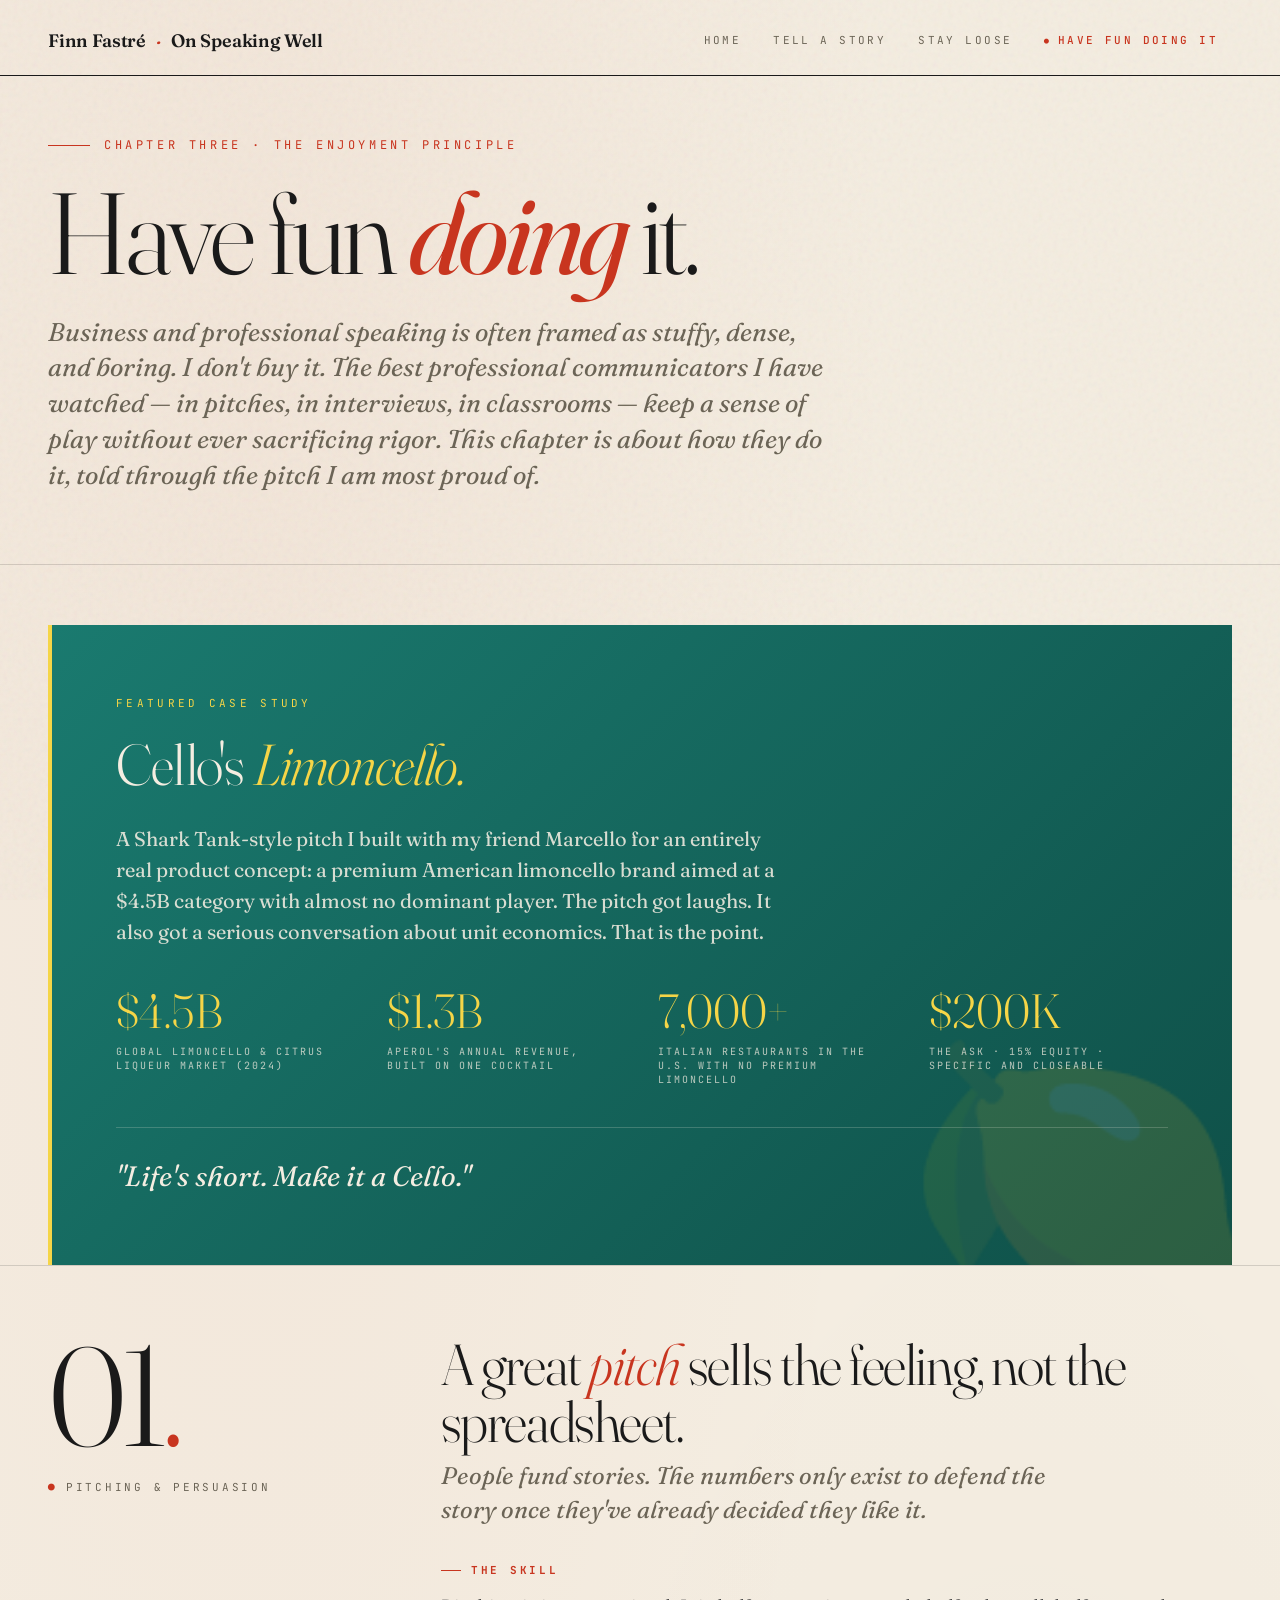
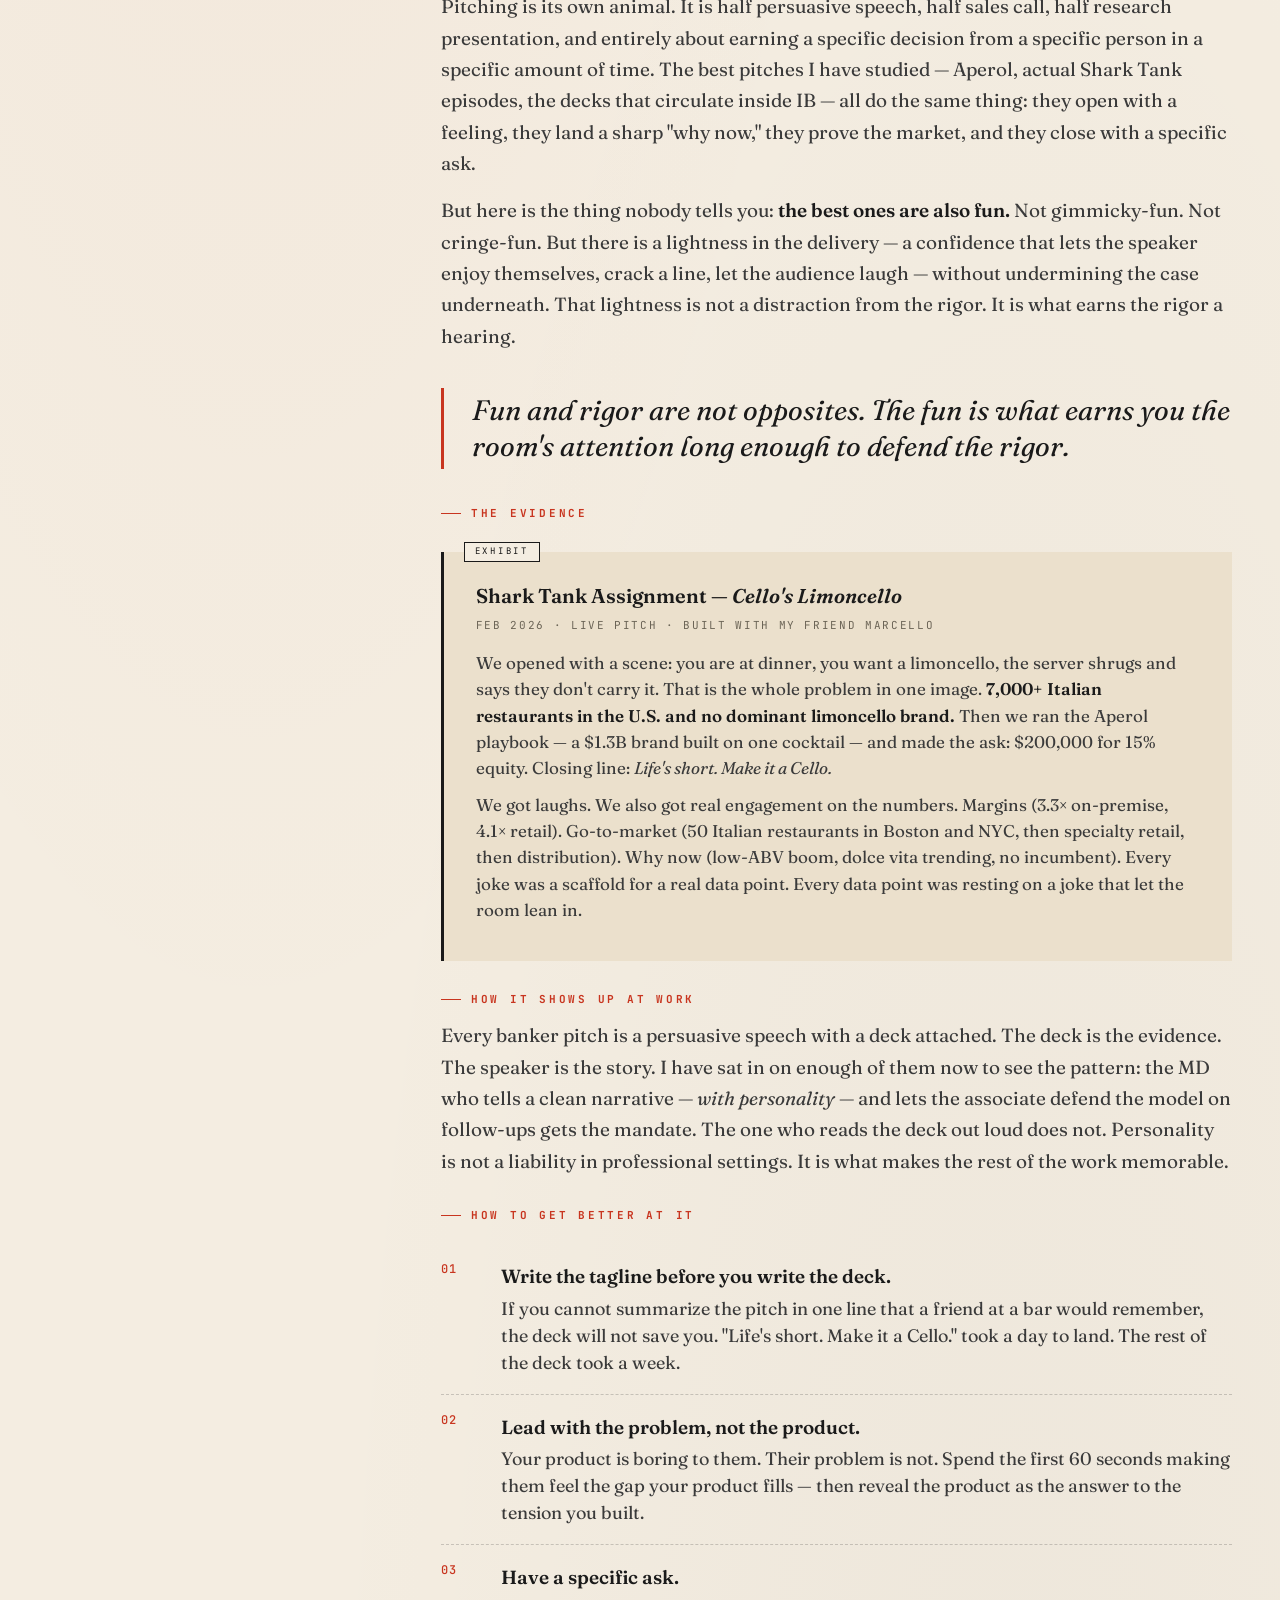
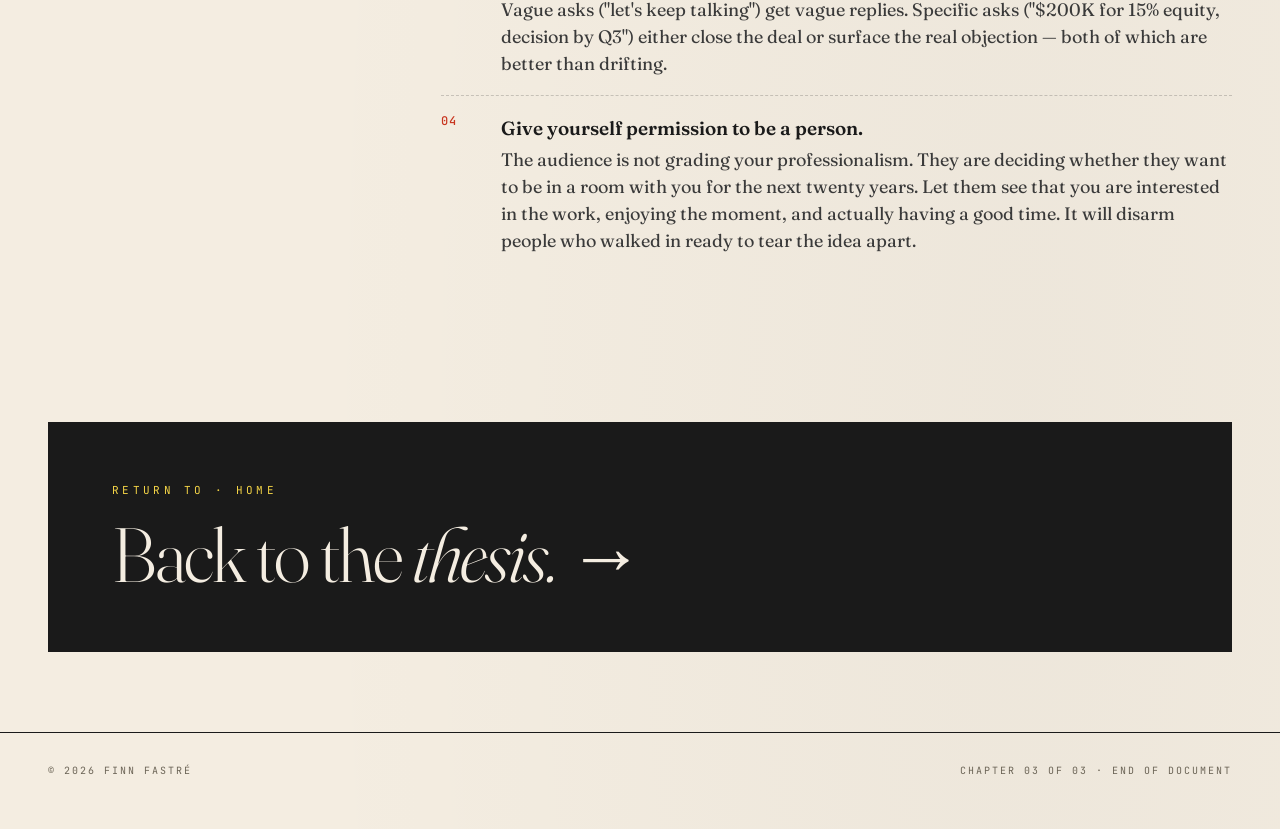
==== have-fun.html @ 44096381 "Add files via upload" ====
<!DOCTYPE html>
<html lang="en">
<head>
<meta charset="UTF-8" />
<meta name="viewport" content="width=device-width, initial-scale=1.0" />
<title>Have Fun Doing It — Finn Fastré</title>
<link rel="preconnect" href="https://fonts.googleapis.com">
<link rel="preconnect" href="https://fonts.gstatic.com" crossorigin>
<link href="https://fonts.googleapis.com/css2?family=Fraunces:ital,opsz,wght@0,9..144,300;0,9..144,400;0,9..144,600;0,9..144,800;1,9..144,400;1,9..144,600&family=JetBrains+Mono:wght@400;500&family=Inter:wght@400;500;600&display=swap" rel="stylesheet">
<link rel="stylesheet" href="styles.css">
<style>
  /* fun-chapter specific flourish — a small case study callout */
  .case-study {
    max-width: 1300px;
    margin: 60px auto 0;
    padding: 0 48px;
    position: relative;
    z-index: 2;
  }
  .case-study-inner {
    background: linear-gradient(135deg, #1a7a6f 0%, #0f5048 100%);
    color: var(--paper);
    padding: 70px 64px;
    position: relative;
    overflow: hidden;
    border-left: 4px solid var(--highlight);
  }
  .case-study-inner::after {
    content: '🍋';
    position: absolute;
    bottom: -40px;
    right: -20px;
    font-size: 280px;
    opacity: 0.12;
    line-height: 1;
  }
  .case-study-label {
    font-family: 'JetBrains Mono', monospace;
    font-size: 11px;
    letter-spacing: 0.3em;
    text-transform: uppercase;
    color: var(--highlight);
    margin-bottom: 24px;
    position: relative;
    z-index: 1;
  }
  .case-study h3 {
    font-family: 'Fraunces', serif;
    font-weight: 300;
    font-size: clamp(36px, 4.5vw, 60px);
    line-height: 1;
    letter-spacing: -0.02em;
    margin-bottom: 30px;
    position: relative;
    z-index: 1;
    font-variation-settings: "opsz" 144;
  }
  .case-study h3 em { font-style: italic; color: var(--highlight); }
  .case-study-grid {
    display: grid;
    grid-template-columns: repeat(4, 1fr);
    gap: 32px;
    margin-top: 40px;
    position: relative;
    z-index: 1;
  }
  .case-stat .num {
    font-family: 'Fraunces', serif;
    font-weight: 300;
    font-size: 48px;
    line-height: 1;
    color: var(--highlight);
    margin-bottom: 10px;
    font-variation-settings: "opsz" 144;
  }
  .case-stat .label {
    font-family: 'JetBrains Mono', monospace;
    font-size: 10px;
    letter-spacing: 0.2em;
    text-transform: uppercase;
    color: rgba(244,237,225,0.75);
    line-height: 1.4;
  }
  .case-tagline {
    margin-top: 40px;
    padding-top: 30px;
    border-top: 1px solid rgba(244,237,225,0.2);
    font-family: 'Fraunces', serif;
    font-style: italic;
    font-size: 28px;
    line-height: 1.3;
    color: var(--paper);
    position: relative;
    z-index: 1;
  }

  @media (max-width: 980px) {
    .case-study { padding: 0 24px; }
    .case-study-inner { padding: 48px 32px; }
    .case-study-grid { grid-template-columns: repeat(2, 1fr); gap: 24px; }
    .case-stat .num { font-size: 36px; }
  }
</style>
</head>
<body>

<nav class="nav">
  <a href="index.html" class="nav-brand">Finn Fastré <span class="brand-dot">·</span> On Speaking Well</a>
  <div class="nav-links">
    <a href="index.html">Home</a>
    <a href="tell-a-story.html">Tell a Story</a>
    <a href="stay-loose.html">Stay Loose</a>
    <a href="have-fun.html" class="active">Have Fun Doing It</a>
  </div>
</nav>

<header class="chapter-header">
  <div class="chapter-kicker">Chapter Three · The Enjoyment Principle</div>
  <h1 class="chapter-title">Have fun <em>doing</em> it.</h1>
  <p class="chapter-dek">Business and professional speaking is often framed as stuffy, dense, and boring. I don't buy it. The best professional communicators I have watched — in pitches, in interviews, in classrooms — keep a sense of play without ever sacrificing rigor. This chapter is about how they do it, told through the pitch I am most proud of.</p>
</header>

<!-- CASE STUDY CALLOUT -->
<section class="case-study">
  <div class="case-study-inner">
    <div class="case-study-label">Featured Case Study</div>
    <h3>Cello's <em>Limoncello.</em></h3>
    <p style="font-family: 'Fraunces', serif; font-size: 20px; line-height: 1.55; max-width: 680px; position: relative; z-index: 1; color: rgba(244,237,225,0.88);">A Shark Tank-style pitch I built with my friend Marcello for an entirely real product concept: a premium American limoncello brand aimed at a $4.5B category with almost no dominant player. The pitch got laughs. It also got a serious conversation about unit economics. That is the point.</p>

    <div class="case-study-grid">
      <div class="case-stat">
        <div class="num">$4.5B</div>
        <div class="label">Global limoncello &amp; citrus liqueur market (2024)</div>
      </div>
      <div class="case-stat">
        <div class="num">$1.3B</div>
        <div class="label">Aperol's annual revenue, built on one cocktail</div>
      </div>
      <div class="case-stat">
        <div class="num">7,000+</div>
        <div class="label">Italian restaurants in the U.S. with no premium limoncello</div>
      </div>
      <div class="case-stat">
        <div class="num">$200K</div>
        <div class="label">The ask · 15% equity · specific and closeable</div>
      </div>
    </div>

    <div class="case-tagline">"Life's short. Make it a Cello."</div>
  </div>
</section>

<!-- SKILL: PITCHING -->
<section class="skill">
  <div class="skill-grid">
    <div class="skill-index">
      <div class="num">01<span class="dot">.</span></div>
      <div class="tag">Pitching &amp; Persuasion</div>
    </div>
    <div class="skill-body">
      <h2>A great <em>pitch</em> sells the feeling, not the spreadsheet.</h2>
      <p class="dek">People fund stories. The numbers only exist to defend the story once they've already decided they like it.</p>

      <h4>The Skill</h4>
      <p>Pitching is its own animal. It is half persuasive speech, half sales call, half research presentation, and entirely about earning a specific decision from a specific person in a specific amount of time. The best pitches I have studied — Aperol, actual Shark Tank episodes, the decks that circulate inside IB — all do the same thing: they open with a feeling, they land a sharp "why now," they prove the market, and they close with a specific ask.</p>

      <p>But here is the thing nobody tells you: <strong>the best ones are also fun.</strong> Not gimmicky-fun. Not cringe-fun. But there is a lightness in the delivery — a confidence that lets the speaker enjoy themselves, crack a line, let the audience laugh — without undermining the case underneath. That lightness is not a distraction from the rigor. It is what earns the rigor a hearing.</p>

      <div class="pullquote">
        Fun and rigor are not opposites. The fun is what earns you the room's attention long enough to defend the rigor.
      </div>

      <h4>The Evidence</h4>
      <div class="example">
        <div class="ex-title">Shark Tank Assignment — <em>Cello's Limoncello</em></div>
        <div class="ex-meta">Feb 2026 · Live pitch · Built with my friend Marcello</div>
        <p>We opened with a scene: you are at dinner, you want a limoncello, the server shrugs and says they don't carry it. That is the whole problem in one image. <strong>7,000+ Italian restaurants in the U.S. and no dominant limoncello brand.</strong> Then we ran the Aperol playbook — a $1.3B brand built on one cocktail — and made the ask: $200,000 for 15% equity. Closing line: <em>Life's short. Make it a Cello.</em></p>
        <p>We got laughs. We also got real engagement on the numbers. Margins (3.3× on-premise, 4.1× retail). Go-to-market (50 Italian restaurants in Boston and NYC, then specialty retail, then distribution). Why now (low-ABV boom, dolce vita trending, no incumbent). Every joke was a scaffold for a real data point. Every data point was resting on a joke that let the room lean in.</p>
      </div>

      <h4>How It Shows Up at Work</h4>
      <p>Every banker pitch is a persuasive speech with a deck attached. The deck is the evidence. The speaker is the story. I have sat in on enough of them now to see the pattern: the MD who tells a clean narrative — <em>with personality</em> — and lets the associate defend the model on follow-ups gets the mandate. The one who reads the deck out loud does not. Personality is not a liability in professional settings. It is what makes the rest of the work memorable.</p>

      <h4>How to Get Better at It</h4>
      <ol class="tips">
        <li><strong>Write the tagline before you write the deck.</strong> If you cannot summarize the pitch in one line that a friend at a bar would remember, the deck will not save you. "Life's short. Make it a Cello." took a day to land. The rest of the deck took a week.</li>
        <li><strong>Lead with the problem, not the product.</strong> Your product is boring to them. Their problem is not. Spend the first 60 seconds making them feel the gap your product fills — then reveal the product as the answer to the tension you built.</li>
        <li><strong>Have a specific ask.</strong> Vague asks ("let's keep talking") get vague replies. Specific asks ("$200K for 15% equity, decision by Q3") either close the deal or surface the real objection — both of which are better than drifting.</li>
        <li><strong>Give yourself permission to be a person.</strong> The audience is not grading your professionalism. They are deciding whether they want to be in a room with you for the next twenty years. Let them see that you are interested in the work, enjoying the moment, and actually having a good time. It will disarm people who walked in ready to tear the idea apart.</li>
      </ol>
    </div>
  </div>
</section>

<!-- SEND OFF -->
<section class="next-chapter">
  <a href="index.html" class="next-link">
    <div class="label">Return to · Home</div>
    <div class="title">Back to the <em>thesis.</em><span class="arrow">→</span></div>
  </a>
</section>

<footer class="site-footer">
  <div>© 2026 Finn Fastré</div>
  <div>Chapter 03 of 03 · End of document</div>
</footer>

</body>
</html>
---- styles.css ----
/* ================================================================
   Shared styles — used by index.html, story.html, loose.html, fun.html
   ================================================================ */

:root {
  --paper: #f4ede1;
  --paper-deep: #ebe0cc;
  --ink: #1a1a1a;
  --ink-soft: #3a3a3a;
  --ink-mute: #6b6456;
  --rule: #1a1a1a;
  --accent: #c8351f;
  --accent-deep: #9b2715;
  --highlight: #f5d547;
}

* { margin: 0; padding: 0; box-sizing: border-box; }
html { scroll-behavior: smooth; }

body {
  background: var(--paper);
  background-image:
    radial-gradient(at 20% 10%, rgba(200,53,31,0.04) 0, transparent 45%),
    radial-gradient(at 80% 90%, rgba(26,26,26,0.03) 0, transparent 50%);
  color: var(--ink);
  font-family: 'Fraunces', Georgia, serif;
  font-weight: 400;
  line-height: 1.55;
  font-size: 19px;
  overflow-x: hidden;
}

body::before {
  content: '';
  position: fixed;
  inset: 0;
  pointer-events: none;
  background-image: url("data:image/svg+xml,%3Csvg viewBox='0 0 200 200' xmlns='http://www.w3.org/2000/svg'%3E%3Cfilter id='n'%3E%3CfeTurbulence type='fractalNoise' baseFrequency='0.9' numOctaves='2' stitchTiles='stitch'/%3E%3C/filter%3E%3Crect width='100%25' height='100%25' filter='url(%23n)' opacity='0.35'/%3E%3C/svg%3E");
  opacity: 0.18;
  mix-blend-mode: multiply;
  z-index: 1;
}

a { color: inherit; text-decoration: none; }

/* =========== NAV =========== */
.nav {
  max-width: 1300px;
  margin: 0 auto;
  padding: 24px 48px 18px;
  display: flex;
  justify-content: space-between;
  align-items: center;
  border-bottom: 1px solid var(--ink);
  position: relative;
  z-index: 3;
  gap: 24px;
  flex-wrap: wrap;
}
.nav-brand {
  font-family: 'Fraunces', serif;
  font-weight: 600;
  font-size: 18px;
  letter-spacing: -0.01em;
  color: var(--ink);
  display: flex;
  align-items: baseline;
  gap: 10px;
}
.nav-brand .brand-dot {
  color: var(--accent);
  font-style: italic;
}
.nav-links {
  display: flex;
  gap: 4px;
  flex-wrap: wrap;
}
.nav-links a {
  font-family: 'JetBrains Mono', monospace;
  font-size: 11px;
  letter-spacing: 0.22em;
  text-transform: uppercase;
  color: var(--ink-mute);
  padding: 8px 14px;
  transition: color 0.2s, background 0.2s;
  border-radius: 2px;
  position: relative;
}
.nav-links a:hover { color: var(--ink); }
.nav-links a.active {
  color: var(--accent);
  font-weight: 500;
}
.nav-links a.active::before {
  content: '●';
  font-size: 8px;
  margin-right: 6px;
  vertical-align: middle;
}

/* =========== CHAPTER HEADER (used on chapter pages) =========== */
.chapter-header {
  max-width: 1300px;
  margin: 0 auto;
  padding: 60px 48px 70px;
  position: relative;
  z-index: 2;
  border-bottom: 1px solid rgba(26,26,26,0.15);
}
.chapter-kicker {
  font-family: 'JetBrains Mono', monospace;
  font-size: 12px;
  letter-spacing: 0.3em;
  text-transform: uppercase;
  color: var(--accent);
  margin-bottom: 24px;
  display: flex;
  align-items: center;
  gap: 14px;
}
.chapter-kicker::before {
  content: '';
  width: 42px;
  height: 1px;
  background: var(--accent);
}
.chapter-title {
  font-family: 'Fraunces', serif;
  font-weight: 300;
  font-size: clamp(56px, 9vw, 140px);
  line-height: 0.92;
  letter-spacing: -0.035em;
  margin-bottom: 30px;
  font-variation-settings: "opsz" 144;
}
.chapter-title em {
  font-style: italic;
  color: var(--accent);
  font-weight: 400;
}
.chapter-dek {
  font-family: 'Fraunces', serif;
  font-style: italic;
  font-size: clamp(20px, 2vw, 26px);
  line-height: 1.4;
  color: var(--ink-mute);
  max-width: 780px;
  margin-top: 20px;
}

/* =========== SKILL BLOCKS =========== */
.skill {
  max-width: 1300px;
  margin: 0 auto;
  padding: 70px 48px;
  position: relative;
  z-index: 2;
  border-top: 1px solid rgba(26, 26, 26, 0.15);
}
.skill:first-of-type { border-top: none; }

.skill-grid {
  display: grid;
  grid-template-columns: 0.85fr 2.15fr;
  gap: 80px;
}

.skill-index {
  display: flex;
  flex-direction: column;
  gap: 24px;
  position: sticky;
  top: 40px;
  height: fit-content;
}
.skill-index .num {
  font-family: 'Fraunces', serif;
  font-weight: 300;
  font-size: 140px;
  line-height: 0.85;
  letter-spacing: -0.04em;
  color: var(--ink);
  font-variation-settings: "opsz" 144;
}
.skill-index .num .dot { color: var(--accent); }
.skill-index .tag {
  font-family: 'JetBrains Mono', monospace;
  font-size: 11px;
  letter-spacing: 0.25em;
  text-transform: uppercase;
  color: var(--ink-mute);
}
.skill-index .tag::before {
  content: '●';
  color: var(--accent);
  margin-right: 8px;
}

.skill-body h2 {
  font-family: 'Fraunces', serif;
  font-weight: 300;
  font-size: clamp(40px, 4.5vw, 64px);
  line-height: 1.0;
  letter-spacing: -0.025em;
  margin-bottom: 8px;
  color: var(--ink);
  font-variation-settings: "opsz" 144;
}
.skill-body h2 em {
  font-style: italic;
  color: var(--accent);
}
.skill-body .dek {
  font-family: 'Fraunces', serif;
  font-style: italic;
  font-size: 24px;
  line-height: 1.4;
  color: var(--ink-mute);
  margin-bottom: 36px;
  max-width: 620px;
}

.skill-body h4 {
  font-family: 'JetBrains Mono', monospace;
  font-size: 11px;
  letter-spacing: 0.25em;
  text-transform: uppercase;
  color: var(--accent);
  margin: 30px 0 12px;
  display: flex;
  align-items: center;
  gap: 10px;
}
.skill-body h4::before {
  content: '';
  width: 20px;
  height: 1px;
  background: var(--accent);
}

.skill-body p {
  font-size: 19px;
  line-height: 1.65;
  color: var(--ink-soft);
  margin-bottom: 16px;
}
.skill-body p strong {
  font-weight: 600;
  color: var(--ink);
}
.skill-body p em { font-style: italic; }

/* =========== PULL QUOTES =========== */
.pullquote {
  margin: 36px 0;
  padding: 4px 0 4px 28px;
  border-left: 3px solid var(--accent);
  font-family: 'Fraunces', serif;
  font-style: italic;
  font-size: 28px;
  line-height: 1.3;
  color: var(--ink);
  font-weight: 400;
}
.pullquote cite {
  display: block;
  font-family: 'JetBrains Mono', monospace;
  font-size: 11px;
  letter-spacing: 0.2em;
  text-transform: uppercase;
  color: var(--ink-mute);
  font-style: normal;
  margin-top: 16px;
}

/* =========== EVIDENCE BOX =========== */
.example {
  margin: 30px 0 10px;
  padding: 28px 32px;
  background: var(--paper-deep);
  border-left: 3px solid var(--ink);
  position: relative;
}
.example::before {
  content: 'EXHIBIT';
  position: absolute;
  top: -10px;
  left: 20px;
  background: var(--paper);
  padding: 2px 10px;
  font-family: 'JetBrains Mono', monospace;
  font-size: 9px;
  letter-spacing: 0.3em;
  color: var(--ink);
  border: 1px solid var(--ink);
}
.example .ex-title {
  font-family: 'Fraunces', serif;
  font-weight: 600;
  font-size: 20px;
  color: var(--ink);
  margin-bottom: 6px;
}
.example .ex-meta {
  font-family: 'JetBrains Mono', monospace;
  font-size: 11px;
  letter-spacing: 0.15em;
  text-transform: uppercase;
  color: var(--ink-mute);
  margin-bottom: 16px;
}
.example p {
  font-size: 17px;
  line-height: 1.55;
  color: var(--ink-soft);
  margin-bottom: 10px;
}

/* =========== TIPS =========== */
.tips {
  margin: 20px 0;
  list-style: none;
  counter-reset: tip;
}
.tips li {
  counter-increment: tip;
  position: relative;
  padding: 18px 0 18px 60px;
  border-bottom: 1px dashed rgba(26, 26, 26, 0.2);
  font-size: 18px;
  line-height: 1.5;
  color: var(--ink-soft);
}
.tips li:last-child { border-bottom: none; }
.tips li::before {
  content: counter(tip, decimal-leading-zero);
  position: absolute;
  left: 0;
  top: 16px;
  font-family: 'JetBrains Mono', monospace;
  font-size: 12px;
  letter-spacing: 0.1em;
  color: var(--accent);
  font-weight: 500;
}
.tips li strong {
  font-family: 'Fraunces', serif;
  font-weight: 600;
  color: var(--ink);
  display: block;
  font-size: 19px;
  margin-bottom: 4px;
}

/* =========== NEXT-CHAPTER FOOTER =========== */
.next-chapter {
  max-width: 1300px;
  margin: 60px auto 0;
  padding: 0 48px;
  position: relative;
  z-index: 2;
}
.next-link {
  display: block;
  padding: 60px 64px;
  background: var(--ink);
  color: var(--paper);
  transition: background 0.3s;
  text-decoration: none;
  position: relative;
  overflow: hidden;
}
.next-link:hover { background: var(--accent); }
.next-link .label {
  font-family: 'JetBrains Mono', monospace;
  font-size: 11px;
  letter-spacing: 0.3em;
  text-transform: uppercase;
  color: var(--highlight);
  margin-bottom: 18px;
}
.next-link .title {
  font-family: 'Fraunces', serif;
  font-weight: 300;
  font-size: clamp(44px, 6vw, 84px);
  line-height: 0.98;
  letter-spacing: -0.025em;
  font-variation-settings: "opsz" 144;
}
.next-link .title em { font-style: italic; }
.next-link .arrow {
  display: inline-block;
  margin-left: 12px;
  transition: transform 0.3s;
}
.next-link:hover .arrow { transform: translateX(8px); }

/* =========== FOOTER =========== */
.site-footer {
  max-width: 1300px;
  margin: 80px auto 0;
  padding: 30px 48px 50px;
  display: flex;
  justify-content: space-between;
  font-family: 'JetBrains Mono', monospace;
  font-size: 10px;
  letter-spacing: 0.2em;
  text-transform: uppercase;
  color: var(--ink-mute);
  border-top: 1px solid var(--ink);
  position: relative;
  z-index: 2;
}

/* =========== RESPONSIVE =========== */
@media (max-width: 980px) {
  body { font-size: 17px; }
  .nav, .chapter-header, .skill, .next-chapter, .site-footer {
    padding-left: 24px;
    padding-right: 24px;
  }
  .nav { padding-top: 16px; padding-bottom: 14px; }
  .nav-brand { font-size: 15px; }
  .nav-links a { padding: 6px 8px; font-size: 10px; letter-spacing: 0.18em; }
  .chapter-header { padding-top: 40px; padding-bottom: 50px; }
  .skill { padding: 50px 24px; }
  .skill-grid { grid-template-columns: 1fr; gap: 30px; }
  .skill-index { position: static; flex-direction: row; align-items: center; gap: 20px; }
  .skill-index .num { font-size: 80px; }
  .next-link { padding: 40px 32px; }
}
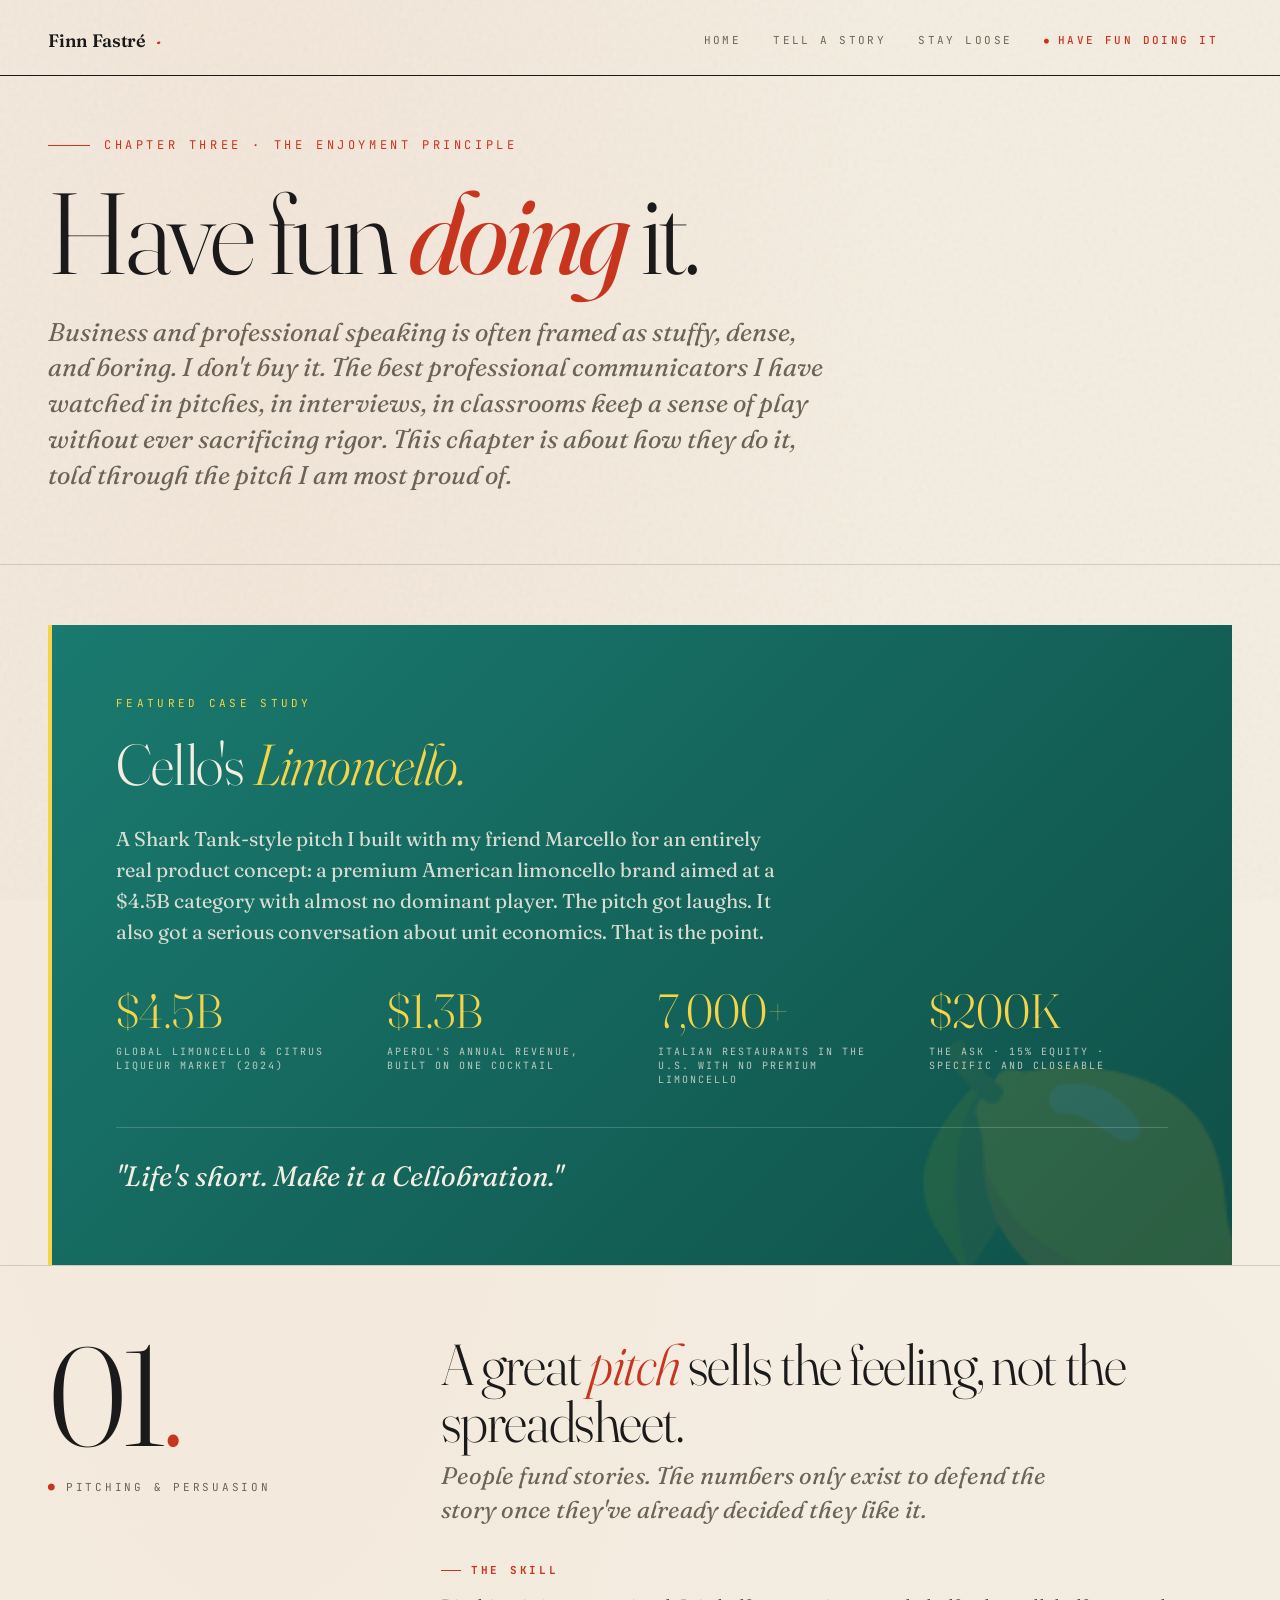
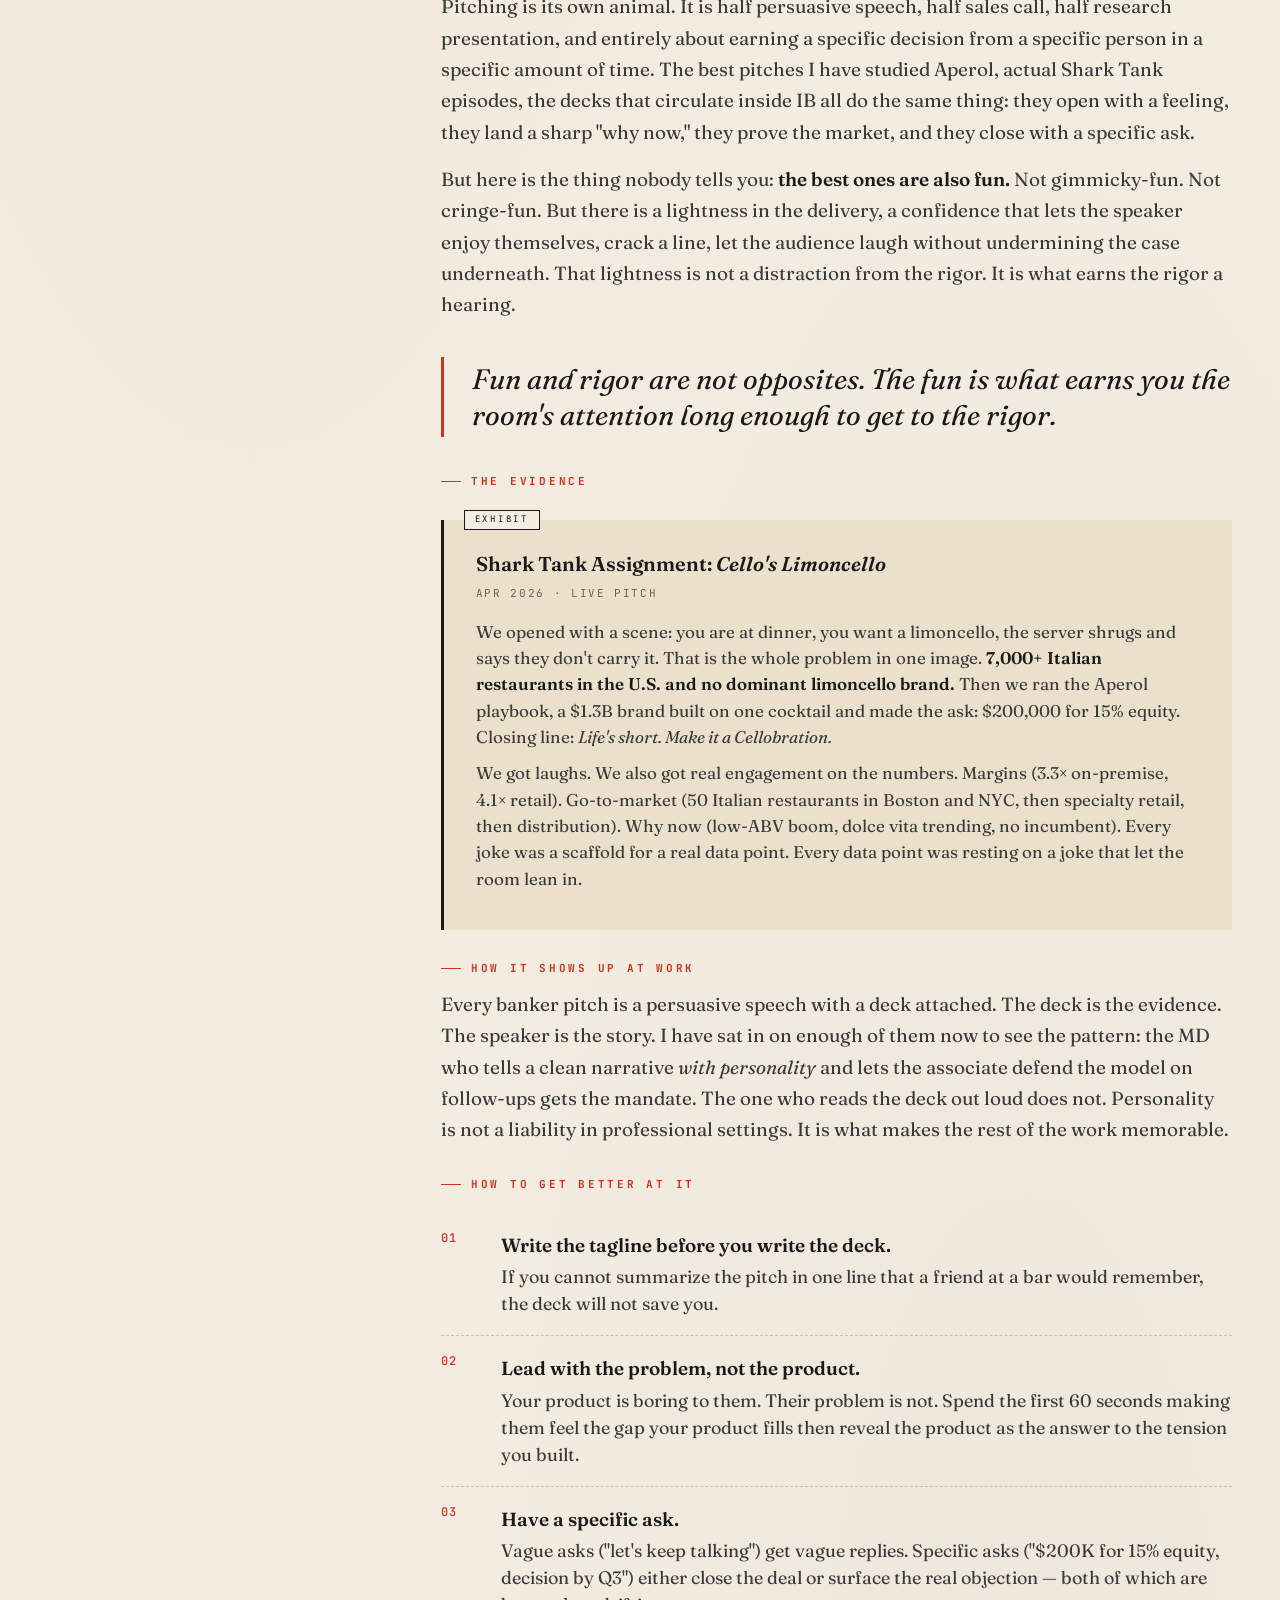
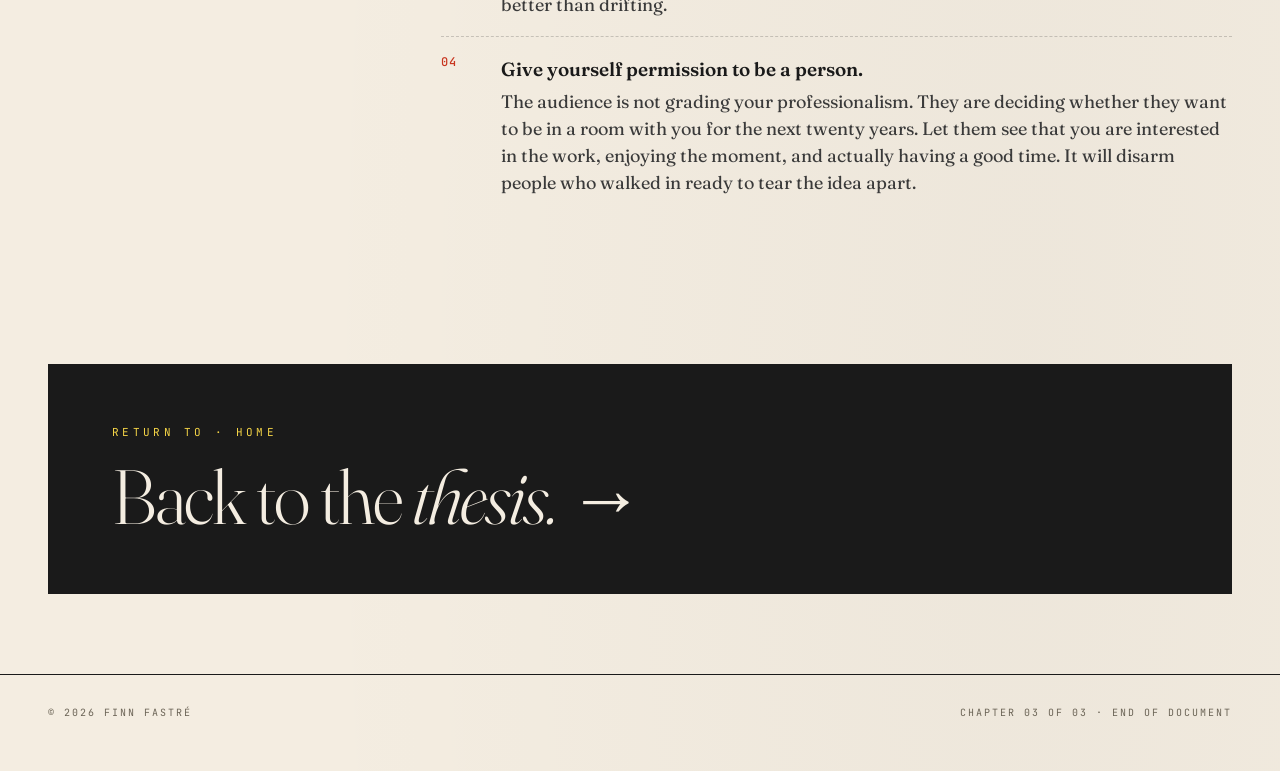
==== commit 137d106a: "Update have-fun.html" ====
--- a/have-fun.html
+++ b/have-fun.html
@@ -105,7 +105,7 @@
 <body>
 
 <nav class="nav">
-  <a href="index.html" class="nav-brand">Finn Fastré <span class="brand-dot">·</span> On Speaking Well</a>
+  <a href="index.html" class="nav-brand">Finn Fastré <span class="brand-dot">·</span></a>
   <div class="nav-links">
     <a href="index.html">Home</a>
     <a href="tell-a-story.html">Tell a Story</a>
@@ -117,7 +117,7 @@
 <header class="chapter-header">
   <div class="chapter-kicker">Chapter Three · The Enjoyment Principle</div>
   <h1 class="chapter-title">Have fun <em>doing</em> it.</h1>
-  <p class="chapter-dek">Business and professional speaking is often framed as stuffy, dense, and boring. I don't buy it. The best professional communicators I have watched — in pitches, in interviews, in classrooms — keep a sense of play without ever sacrificing rigor. This chapter is about how they do it, told through the pitch I am most proud of.</p>
+  <p class="chapter-dek">Business and professional speaking is often framed as stuffy, dense, and boring. I don't buy it. The best professional communicators I have watched in pitches, in interviews, in classrooms keep a sense of play without ever sacrificing rigor. This chapter is about how they do it, told through the pitch I am most proud of.</p>
 </header>
 
 <!-- CASE STUDY CALLOUT -->
@@ -146,7 +146,7 @@
       </div>
     </div>
 
-    <div class="case-tagline">"Life's short. Make it a Cello."</div>
+    <div class="case-tagline">"Life's short. Make it a Cellobration."</div>
   </div>
 </section>
 
@@ -162,29 +162,29 @@
       <p class="dek">People fund stories. The numbers only exist to defend the story once they've already decided they like it.</p>
 
       <h4>The Skill</h4>
-      <p>Pitching is its own animal. It is half persuasive speech, half sales call, half research presentation, and entirely about earning a specific decision from a specific person in a specific amount of time. The best pitches I have studied — Aperol, actual Shark Tank episodes, the decks that circulate inside IB — all do the same thing: they open with a feeling, they land a sharp "why now," they prove the market, and they close with a specific ask.</p>
-
-      <p>But here is the thing nobody tells you: <strong>the best ones are also fun.</strong> Not gimmicky-fun. Not cringe-fun. But there is a lightness in the delivery — a confidence that lets the speaker enjoy themselves, crack a line, let the audience laugh — without undermining the case underneath. That lightness is not a distraction from the rigor. It is what earns the rigor a hearing.</p>
+      <p>Pitching is its own animal. It is half persuasive speech, half sales call, half research presentation, and entirely about earning a specific decision from a specific person in a specific amount of time. The best pitches I have studied Aperol, actual Shark Tank episodes, the decks that circulate inside IB all do the same thing: they open with a feeling, they land a sharp "why now," they prove the market, and they close with a specific ask.</p>
+
+      <p>But here is the thing nobody tells you: <strong>the best ones are also fun.</strong> Not gimmicky-fun. Not cringe-fun. But there is a lightness in the delivery, a confidence that lets the speaker enjoy themselves, crack a line, let the audience laugh without undermining the case underneath. That lightness is not a distraction from the rigor. It is what earns the rigor a hearing.</p>
 
       <div class="pullquote">
-        Fun and rigor are not opposites. The fun is what earns you the room's attention long enough to defend the rigor.
+        Fun and rigor are not opposites. The fun is what earns you the room's attention long enough to get to the rigor.
       </div>
 
       <h4>The Evidence</h4>
       <div class="example">
-        <div class="ex-title">Shark Tank Assignment — <em>Cello's Limoncello</em></div>
-        <div class="ex-meta">Feb 2026 · Live pitch · Built with my friend Marcello</div>
-        <p>We opened with a scene: you are at dinner, you want a limoncello, the server shrugs and says they don't carry it. That is the whole problem in one image. <strong>7,000+ Italian restaurants in the U.S. and no dominant limoncello brand.</strong> Then we ran the Aperol playbook — a $1.3B brand built on one cocktail — and made the ask: $200,000 for 15% equity. Closing line: <em>Life's short. Make it a Cello.</em></p>
+        <div class="ex-title">Shark Tank Assignment: <em>Cello's Limoncello</em></div>
+        <div class="ex-meta">Apr 2026 · Live pitch</div>
+        <p>We opened with a scene: you are at dinner, you want a limoncello, the server shrugs and says they don't carry it. That is the whole problem in one image. <strong>7,000+ Italian restaurants in the U.S. and no dominant limoncello brand.</strong> Then we ran the Aperol playbook, a $1.3B brand built on one cocktail and made the ask: $200,000 for 15% equity. Closing line: <em>Life's short. Make it a Cellobration.</em></p>
         <p>We got laughs. We also got real engagement on the numbers. Margins (3.3× on-premise, 4.1× retail). Go-to-market (50 Italian restaurants in Boston and NYC, then specialty retail, then distribution). Why now (low-ABV boom, dolce vita trending, no incumbent). Every joke was a scaffold for a real data point. Every data point was resting on a joke that let the room lean in.</p>
       </div>
 
       <h4>How It Shows Up at Work</h4>
-      <p>Every banker pitch is a persuasive speech with a deck attached. The deck is the evidence. The speaker is the story. I have sat in on enough of them now to see the pattern: the MD who tells a clean narrative — <em>with personality</em> — and lets the associate defend the model on follow-ups gets the mandate. The one who reads the deck out loud does not. Personality is not a liability in professional settings. It is what makes the rest of the work memorable.</p>
+      <p>Every banker pitch is a persuasive speech with a deck attached. The deck is the evidence. The speaker is the story. I have sat in on enough of them now to see the pattern: the MD who tells a clean narrative <em>with personality</em> and lets the associate defend the model on follow-ups gets the mandate. The one who reads the deck out loud does not. Personality is not a liability in professional settings. It is what makes the rest of the work memorable.</p>
 
       <h4>How to Get Better at It</h4>
       <ol class="tips">
-        <li><strong>Write the tagline before you write the deck.</strong> If you cannot summarize the pitch in one line that a friend at a bar would remember, the deck will not save you. "Life's short. Make it a Cello." took a day to land. The rest of the deck took a week.</li>
-        <li><strong>Lead with the problem, not the product.</strong> Your product is boring to them. Their problem is not. Spend the first 60 seconds making them feel the gap your product fills — then reveal the product as the answer to the tension you built.</li>
+        <li><strong>Write the tagline before you write the deck.</strong> If you cannot summarize the pitch in one line that a friend at a bar would remember, the deck will not save you. </li>
+        <li><strong>Lead with the problem, not the product.</strong> Your product is boring to them. Their problem is not. Spend the first 60 seconds making them feel the gap your product fills then reveal the product as the answer to the tension you built.</li>
         <li><strong>Have a specific ask.</strong> Vague asks ("let's keep talking") get vague replies. Specific asks ("$200K for 15% equity, decision by Q3") either close the deal or surface the real objection — both of which are better than drifting.</li>
         <li><strong>Give yourself permission to be a person.</strong> The audience is not grading your professionalism. They are deciding whether they want to be in a room with you for the next twenty years. Let them see that you are interested in the work, enjoying the moment, and actually having a good time. It will disarm people who walked in ready to tear the idea apart.</li>
       </ol>
